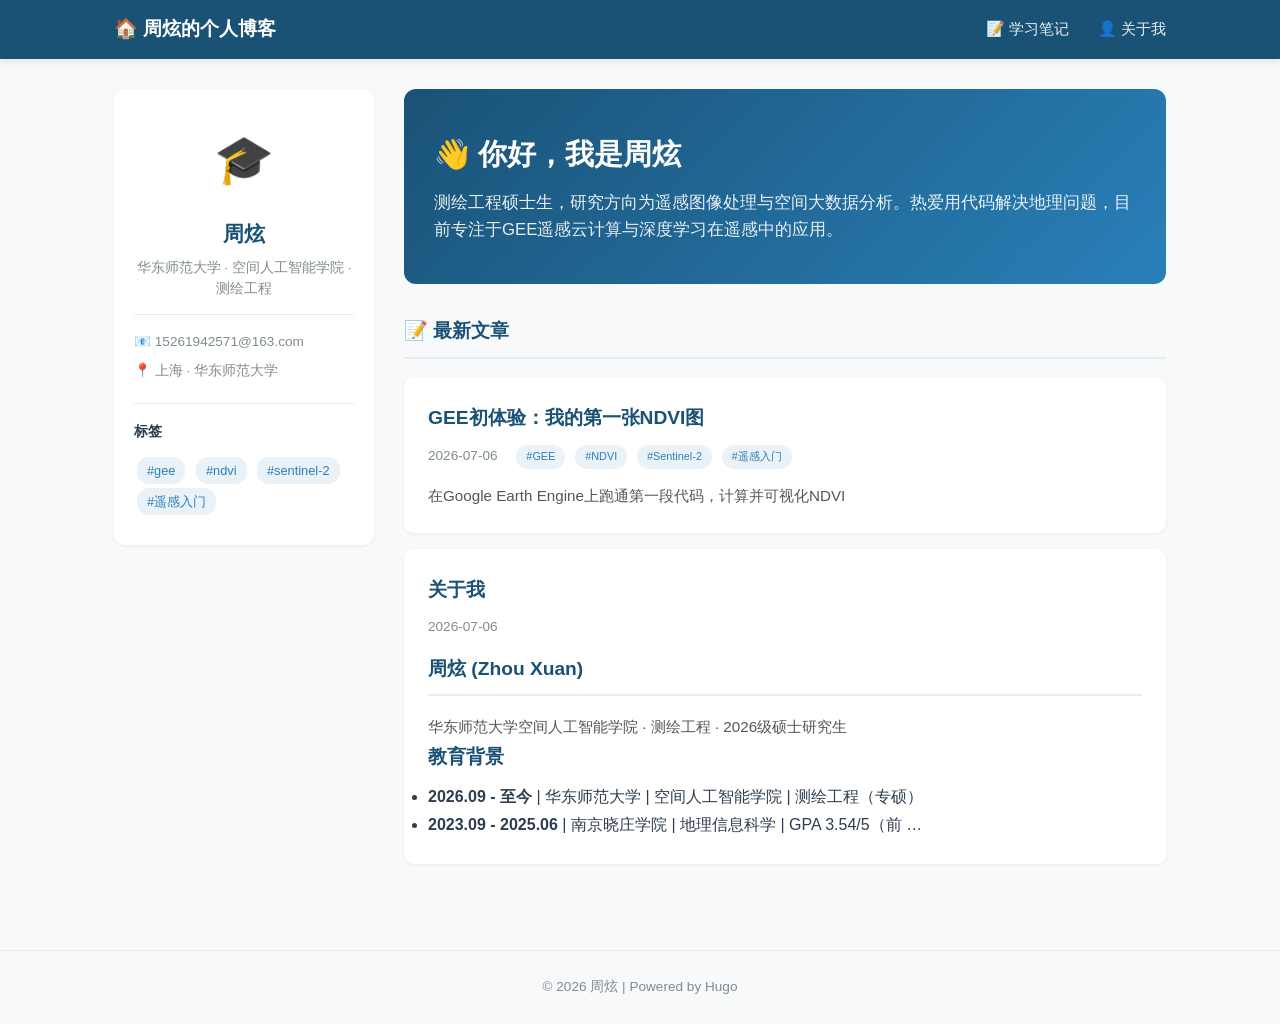
==== index.html @ 1f0a1590 "Add files via upload" ====
<!DOCTYPE html>
<html lang="zh-CN">
<head>
	<meta name="generator" content="Hugo 0.163.3">
    <meta charset="UTF-8">
    <meta name="viewport" content="width=device-width, initial-scale=1.0">
    <title>周炫的个人博客</title>
    <link rel="stylesheet" href="/css/style.css">
    
</head>
<body>
    <nav class="topnav">
        <div class="nav-inner">
            <a href="/" class="brand">🏠 周炫的个人博客</a>
            <div class="nav-links">
                
                <a href="/post/">📝 学习笔记</a>
                
                <a href="/about/">👤 关于我</a>
                
            </div>
        </div>
    </nav>
    <div class="layout">
        <aside class="sidebar">
            <div class="profile">
                <div class="avatar">🎓</div>
                <h2>周炫</h2>
                <p class="affil">华东师范大学 · 空间人工智能学院 · 测绘工程</p>
                <div class="contact">
                    <p>📧 15261942571@163.com</p>
                    <p>📍 上海 · 华东师范大学</p>
                </div>
                <div class="tags-cloud">
                    <h3>标签</h3>
                    
                    <a href="/tags/gee/" class="tag">#gee</a>
                    
                    <a href="/tags/ndvi/" class="tag">#ndvi</a>
                    
                    <a href="/tags/sentinel-2/" class="tag">#sentinel-2</a>
                    
                    <a href="/tags/%e9%81%a5%e6%84%9f%e5%85%a5%e9%97%a8/" class="tag">#遥感入门</a>
                    
                </div>
            </div>
        </aside>
        <main>
            
<div class="home-intro">
    <h1>👋 你好，我是周炫</h1>
    <p class="lead">测绘工程硕士生，研究方向为遥感图像处理与空间大数据分析。热爱用代码解决地理问题，目前专注于GEE遥感云计算与深度学习在遥感中的应用。</p>
</div>

<section class="post-list">
    <h2>📝 最新文章</h2>
    
    <article class="post-card">
        <h3><a href="/post/gee-first-ndvi/">GEE初体验：我的第一张NDVI图</a></h3>
        <div class="meta">
            <time>2026-07-06</time>
            
            <a href="/tags/GEE/" class="tag">#GEE</a>
            
            <a href="/tags/NDVI/" class="tag">#NDVI</a>
            
            <a href="/tags/Sentinel-2/" class="tag">#Sentinel-2</a>
            
            <a href="/tags/%e9%81%a5%e6%84%9f%e5%85%a5%e9%97%a8/" class="tag">#遥感入门</a>
            
        </div>
        <p>在Google Earth Engine上跑通第一段代码，计算并可视化NDVI</p>
    </article>
    
    <article class="post-card">
        <h3><a href="/about/">关于我</a></h3>
        <div class="meta">
            <time>2026-07-06</time>
            
        </div>
        <p><h2 id="周炫-zhou-xuan">周炫 (Zhou Xuan)</h2>
<p>华东师范大学空间人工智能学院 · 测绘工程 · 2026级硕士研究生</p>
<h3 id="教育背景">教育背景</h3>
<ul>
<li><strong>2026.09 - 至今</strong> | 华东师范大学 | 空间人工智能学院 | 测绘工程（专硕）</li>
<li><strong>2023.09 - 2025.06</strong> | 南京晓庄学院 | 地理信息科学 | GPA 3.54/5（前 …</li></ul></p>
    </article>
    
    
    
</section>

        </main>
    </div>
    <footer>
        <p>© 2026 周炫 | Powered by Hugo</p>
    </footer>
</body>
</html>
---- css/style.css ----
/* 全局 */
:root { --primary: #1a5276; --bg: #f8f9fa; --card: #ffffff; --text: #2c3e50; --text-light: #7f8c8d; --border: #e9ecef; --accent: #2980b9; --tag-bg: #eaf2f8; }
* { margin:0; padding:0; box-sizing:border-box; }
body { font-family:-apple-system,BlinkMacSystemFont,"Segoe UI","Noto Sans SC",sans-serif; line-height:1.8; color:var(--text); background:var(--bg); }

.topnav { background:var(--primary); color:white; padding:0; position:sticky; top:0; z-index:100; box-shadow:0 2px 8px rgba(0,0,0,.1); }
.nav-inner { max-width:1100px; margin:0 auto; padding:12px 24px; display:flex; justify-content:space-between; align-items:center; }
.brand { color:white; text-decoration:none; font-size:1.2em; font-weight:600; }
.nav-links a { color:rgba(255,255,255,.9); text-decoration:none; margin-left:24px; font-size:.95em; }
.nav-links a:hover { color:white; }

.layout { max-width:1100px; margin:0 auto; padding:30px 24px; display:grid; grid-template-columns:260px 1fr; gap:30px; }
.sidebar { position:sticky; top:70px; align-self:start; }
.profile { background:var(--card); border-radius:12px; padding:28px 20px; text-align:center; box-shadow:0 1px 4px rgba(0,0,0,.06); }
.avatar { font-size:3em; margin-bottom:12px; }
.profile h2 { font-size:1.3em; color:var(--primary); margin-bottom:6px; }
.affil { font-size:.85em; color:var(--text-light); line-height:1.5; margin-bottom:15px; }
.contact { text-align:left; font-size:.85em; color:var(--text-light); border-top:1px solid var(--border); padding-top:15px; }
.contact p { margin-bottom:4px; }
.tags-cloud { margin-top:20px; text-align:left; border-top:1px solid var(--border); padding-top:15px; }
.tags-cloud h3 { font-size:.9em; margin-bottom:10px; }
.tag { display:inline-block; background:var(--tag-bg); color:var(--accent); padding:2px 10px; border-radius:12px; font-size:.8em; margin:2px 3px; text-decoration:none; }
.tag:hover { background:#d4e6f1; }

main { min-width:0; }
.home-intro { background:linear-gradient(135deg,var(--primary),var(--accent)); color:white; padding:40px 30px; border-radius:12px; margin-bottom:30px; }
.home-intro h1 { font-size:1.8em; margin-bottom:10px; }
.home-intro .lead { font-size:1.05em; opacity:.9; line-height:1.6; }
.post-list h2 { font-size:1.2em; margin-bottom:18px; color:var(--primary); padding-bottom:8px; border-bottom:2px solid var(--border); }

.post-card, .single-post { background:var(--card); border-radius:10px; padding:24px; margin-bottom:16px; box-shadow:0 1px 4px rgba(0,0,0,.06); }
.post-card:hover { box-shadow:0 3px 12px rgba(0,0,0,.08); }
.post-card h3, .single-post h1 { font-size:1.2em; margin-bottom:8px; color:var(--primary); }
.post-card h3 a { color:var(--primary); text-decoration:none; }
.post-card h3 a:hover { color:var(--accent); }
.meta { font-size:.85em; color:var(--text-light); margin-bottom:12px; }
.meta time { margin-right:12px; }
.post-card p { color:#555; font-size:.95em; line-height:1.7; }

.single-post { padding:30px; }
.single-post h1 { font-size:1.6em; }
.content { line-height:1.9; font-size:1.02em; }
.content h2 { font-size:1.2em; margin:28px 0 12px; color:var(--primary); padding-bottom:6px; border-bottom:1px solid var(--border); }
.content h3 { font-size:1.1em; margin:20px 0 8px; }
.content p { margin-bottom:16px; }
.content ul, .content ol { margin:0 0 16px 24px; }
.content li { margin-bottom:6px; }
.content pre { background:#2c3e50; color:#ecf0f1; padding:18px; border-radius:8px; overflow-x:auto; margin:16px 0; font-size:.9em; line-height:1.5; }
.content code { font-family:"Fira Code","Cascadia Code",Consolas,monospace; background:#f0f0f0; padding:2px 6px; border-radius:4px; font-size:.9em; }
.content pre code { background:none; padding:0; border-radius:0; }
.content blockquote { border-left:4px solid var(--accent); padding:10px 20px; margin:16px 0; background:#f0f5fa; border-radius:0 8px 8px 0; }
.content table { width:100%; border-collapse:collapse; margin:16px 0; }
.content th, .content td { border:1px solid var(--border); padding:10px 14px; text-align:left; }
.content th { background:var(--primary); color:white; font-weight:500; }

.btn { display:inline-block; background:var(--accent); color:white; padding:10px 24px; border-radius:6px; text-decoration:none; font-weight:500; }
.btn:hover { background:var(--primary); }
.post-nav { display:flex; justify-content:space-between; margin-top:24px; }
.post-nav a { color:var(--accent); text-decoration:none; }
footer { text-align:center; padding:24px; color:var(--text-light); font-size:.85em; border-top:1px solid var(--border); margin-top:40px; }

@media (max-width:768px) { .layout { grid-template-columns:1fr; } .sidebar { position:static; } .nav-links a { margin-left:12px; font-size:.85em; } }
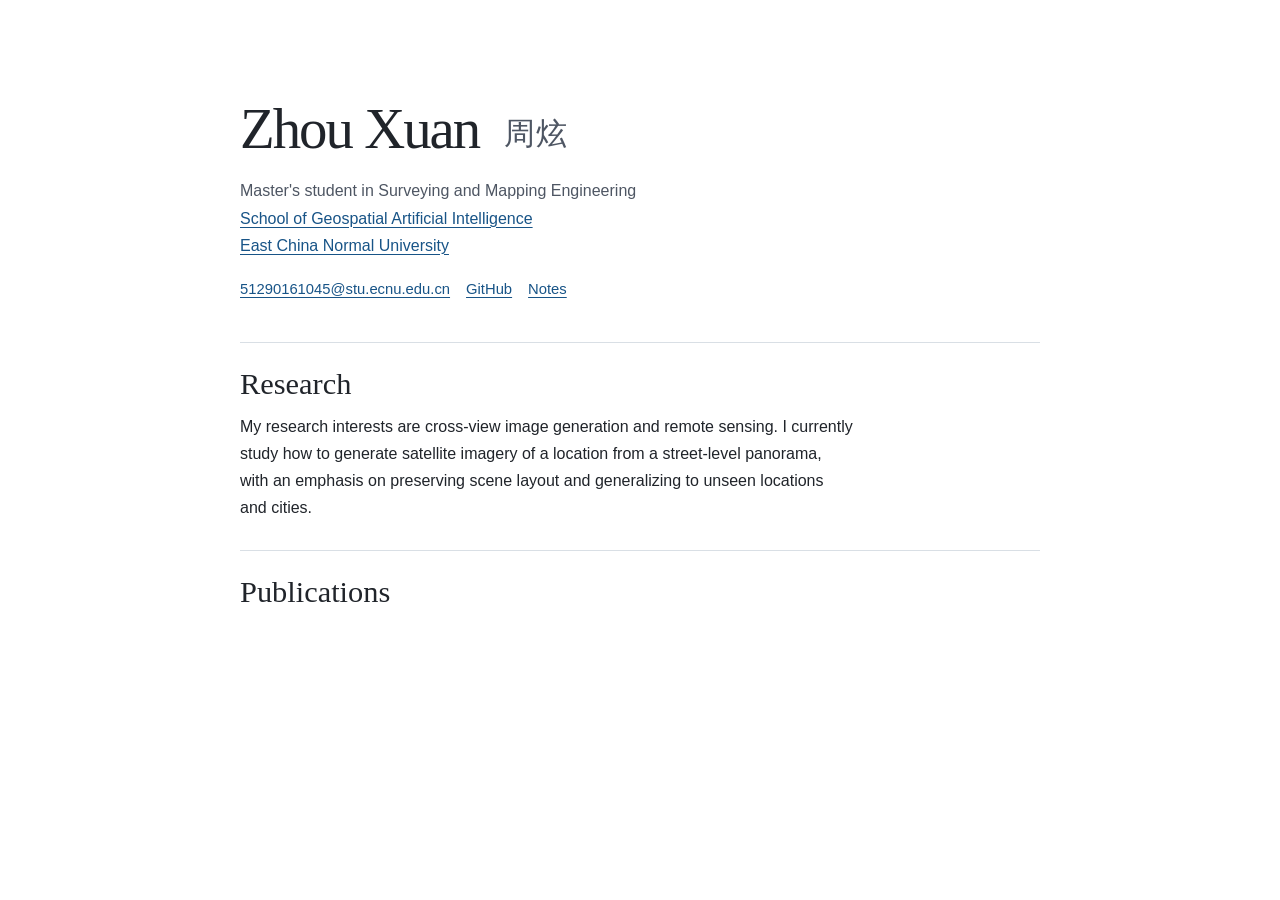
==== commit a8910f5d: "Build academic homepage for Zhou Xuan" ====
--- a/index.html
+++ b/index.html
@@ -1,99 +1,52 @@
-<!DOCTYPE html>
-<html lang="zh-CN">
+<!doctype html>
+<html lang="en">
 <head>
-	<meta name="generator" content="Hugo 0.163.3">
-    <meta charset="UTF-8">
-    <meta name="viewport" content="width=device-width, initial-scale=1.0">
-    <title>周炫的个人博客</title>
-    <link rel="stylesheet" href="/css/style.css">
-    
+  <meta charset="utf-8">
+  <meta name="viewport" content="width=device-width, initial-scale=1">
+  <meta name="description" content="Zhou Xuan is a master's student at East China Normal University studying cross-view image generation and remote sensing.">
+  <title>Zhou Xuan (周炫) | Academic Homepage</title>
+  <link rel="canonical" href="https://zhouxuan-git.github.io/">
+  <link rel="stylesheet" href="./assets/academic.css">
 </head>
 <body>
-    <nav class="topnav">
-        <div class="nav-inner">
-            <a href="/" class="brand">🏠 周炫的个人博客</a>
-            <div class="nav-links">
-                
-                <a href="/post/">📝 学习笔记</a>
-                
-                <a href="/about/">👤 关于我</a>
-                
-            </div>
-        </div>
-    </nav>
-    <div class="layout">
-        <aside class="sidebar">
-            <div class="profile">
-                <div class="avatar">🎓</div>
-                <h2>周炫</h2>
-                <p class="affil">华东师范大学 · 空间人工智能学院 · 测绘工程</p>
-                <div class="contact">
-                    <p>📧 15261942571@163.com</p>
-                    <p>📍 上海 · 华东师范大学</p>
-                </div>
-                <div class="tags-cloud">
-                    <h3>标签</h3>
-                    
-                    <a href="/tags/gee/" class="tag">#gee</a>
-                    
-                    <a href="/tags/ndvi/" class="tag">#ndvi</a>
-                    
-                    <a href="/tags/sentinel-2/" class="tag">#sentinel-2</a>
-                    
-                    <a href="/tags/%e9%81%a5%e6%84%9f%e5%85%a5%e9%97%a8/" class="tag">#遥感入门</a>
-                    
-                </div>
-            </div>
-        </aside>
-        <main>
-            
-<div class="home-intro">
-    <h1>👋 你好，我是周炫</h1>
-    <p class="lead">测绘工程硕士生，研究方向为遥感图像处理与空间大数据分析。热爱用代码解决地理问题，目前专注于GEE遥感云计算与深度学习在遥感中的应用。</p>
-</div>
+  <main class="page">
+    <header class="profile" aria-labelledby="name">
+      <div class="profile-copy">
+        <h1 id="name">Zhou Xuan <span class="chinese-name" lang="zh-Hans">周炫</span></h1>
+        <p class="affiliation">
+          Master's student in Surveying and Mapping Engineering<br>
+          <a href="https://geoai.ecnu.edu.cn/48290/list.htm">School of Geospatial Artificial Intelligence</a><br>
+          <a href="https://english.ecnu.edu.cn/">East China Normal University</a>
+        </p>
+        <nav aria-label="Contact and links">
+          <ul class="profile-links">
+            <li><a href="mailto:51290161045@stu.ecnu.edu.cn">51290161045@stu.ecnu.edu.cn</a></li>
+            <li><a href="https://github.com/zhouxuan-git">GitHub</a></li>
+            <li><a href="./post/">Notes</a></li>
+          </ul>
+        </nav>
+      </div>
+      <!-- Add the approved portrait to assets/academic-portrait.jpg and uncomment this image.
+      <img class="portrait" src="./assets/academic-portrait.jpg"
+           alt="Portrait of Zhou Xuan" width="640" height="640">
+      -->
+    </header>
 
-<section class="post-list">
-    <h2>📝 最新文章</h2>
-    
-    <article class="post-card">
-        <h3><a href="/post/gee-first-ndvi/">GEE初体验：我的第一张NDVI图</a></h3>
-        <div class="meta">
-            <time>2026-07-06</time>
-            
-            <a href="/tags/GEE/" class="tag">#GEE</a>
-            
-            <a href="/tags/NDVI/" class="tag">#NDVI</a>
-            
-            <a href="/tags/Sentinel-2/" class="tag">#Sentinel-2</a>
-            
-            <a href="/tags/%e9%81%a5%e6%84%9f%e5%85%a5%e9%97%a8/" class="tag">#遥感入门</a>
-            
-        </div>
-        <p>在Google Earth Engine上跑通第一段代码，计算并可视化NDVI</p>
-    </article>
-    
-    <article class="post-card">
-        <h3><a href="/about/">关于我</a></h3>
-        <div class="meta">
-            <time>2026-07-06</time>
-            
-        </div>
-        <p><h2 id="周炫-zhou-xuan">周炫 (Zhou Xuan)</h2>
-<p>华东师范大学空间人工智能学院 · 测绘工程 · 2026级硕士研究生</p>
-<h3 id="教育背景">教育背景</h3>
-<ul>
-<li><strong>2026.09 - 至今</strong> | 华东师范大学 | 空间人工智能学院 | 测绘工程（专硕）</li>
-<li><strong>2023.09 - 2025.06</strong> | 南京晓庄学院 | 地理信息科学 | GPA 3.54/5（前 …</li></ul></p>
-    </article>
-    
-    
-    
-</section>
+    <section class="section" aria-labelledby="research">
+      <h2 id="research">Research</h2>
+      <p>
+        My research interests are cross-view image generation and remote sensing.
+        I currently study how to generate satellite imagery of a location from a
+        street-level panorama, with an emphasis on preserving scene layout and
+        generalizing to unseen locations and cities.
+      </p>
+    </section>
 
-        </main>
-    </div>
-    <footer>
-        <p>© 2026 周炫 | Powered by Hugo</p>
-    </footer>
+    <section class="section publications" aria-labelledby="publications">
+      <h2 id="publications">Publications</h2>
+      <!-- Add publications here, newest first. Each entry can include the
+           title, authors, venue, year, and links to the paper and code. -->
+    </section>
+  </main>
 </body>
-</html>
+</html>
--- a/assets/academic.css
+++ b/assets/academic.css
@@ -0,0 +1,138 @@
+:root {
+  color-scheme: light;
+  --ink: #20242a;
+  --muted: #4e5663;
+  --link: #185487;
+  --rule: #d9dfe5;
+  --serif: "Times New Roman", Times, serif;
+  --sans: "Inter", -apple-system, BlinkMacSystemFont, "Segoe UI", sans-serif;
+}
+
+*, *::before, *::after {
+  box-sizing: border-box;
+}
+
+body {
+  margin: 0;
+  background: #fff;
+  color: var(--ink);
+  font: 1rem/1.7 var(--sans);
+}
+
+.page {
+  width: min(calc(100% - 3rem), 50rem);
+  margin-inline: auto;
+  padding-block: clamp(3rem, 8vw, 6rem) 3rem;
+}
+
+.profile {
+  display: grid;
+  grid-template-columns: minmax(0, 1fr);
+  align-items: center;
+  gap: clamp(1.5rem, 5vw, 3.75rem);
+  padding-block-end: 2.5rem;
+}
+
+.profile:has(.portrait) {
+  grid-template-columns: minmax(0, 1fr) clamp(10rem, 26vw, 13.5rem);
+}
+
+h1, h2 {
+  margin: 0;
+  font-family: var(--serif);
+  font-weight: 400;
+  line-height: 1.15;
+}
+
+h1 {
+  font-size: clamp(2.55rem, 6vw, 3.55rem);
+  letter-spacing: -.035em;
+}
+
+.chinese-name {
+  display: inline-block;
+  margin-inline-start: .4em;
+  color: var(--muted);
+  font-family: "Songti SC", SimSun, "Noto Serif CJK SC", "Microsoft YaHei", serif;
+  font-size: .54em;
+  letter-spacing: .04em;
+  vertical-align: .12em;
+  white-space: nowrap;
+}
+
+.affiliation {
+  margin: 1rem 0 1.15rem;
+  color: var(--muted);
+}
+
+a {
+  color: var(--link);
+  text-decoration-thickness: .06em;
+  text-underline-offset: .19em;
+}
+
+a:hover {
+  color: #0d365b;
+  text-decoration-thickness: .12em;
+}
+
+a:focus-visible {
+  outline: 2px solid var(--link);
+  outline-offset: 4px;
+  border-radius: 2px;
+}
+
+.profile-links {
+  display: flex;
+  flex-wrap: wrap;
+  align-items: baseline;
+  gap: .3rem 1rem;
+  margin: 0;
+  padding: 0;
+  list-style: none;
+  font-size: .925rem;
+}
+
+.profile-links a {
+  overflow-wrap: anywhere;
+}
+
+.portrait {
+  display: block;
+  width: 100%;
+  height: auto;
+  border-radius: .25rem;
+  background: #f3f5f7;
+}
+
+.section {
+  border-top: 1px solid var(--rule);
+  padding-block: 1.5rem 1.75rem;
+}
+
+.section h2 {
+  font-size: 1.9rem;
+}
+
+.section p {
+  max-width: 69ch;
+  margin: .65rem 0 0;
+}
+
+.publications {
+  min-block-size: 10rem;
+}
+
+@media (max-width: 38rem) {
+  .page {
+    width: calc(100% - 2.5rem);
+  }
+
+  .profile:has(.portrait) {
+    grid-template-columns: minmax(0, 1fr);
+  }
+
+  .portrait {
+    width: min(10rem, 100%);
+  }
+}
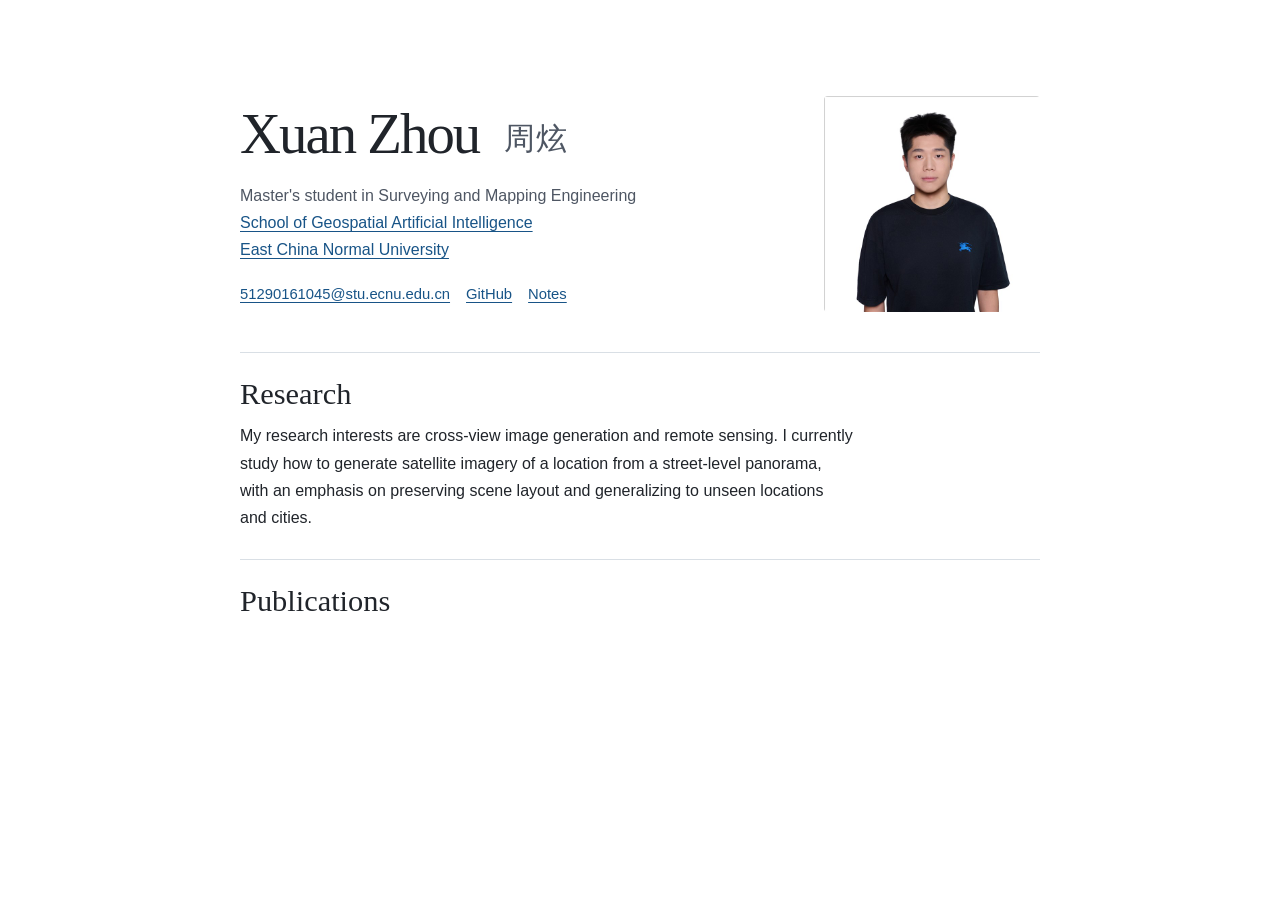
==== commit b96e1eeb: "Use Xuan Zhou byline and add academic portrait" ====
--- a/index.html
+++ b/index.html
@@ -3,8 +3,8 @@
 <head>
   <meta charset="utf-8">
   <meta name="viewport" content="width=device-width, initial-scale=1">
-  <meta name="description" content="Zhou Xuan is a master's student at East China Normal University studying cross-view image generation and remote sensing.">
-  <title>Zhou Xuan (周炫) | Academic Homepage</title>
+  <meta name="description" content="Xuan Zhou is a master's student at East China Normal University studying cross-view image generation and remote sensing.">
+  <title>Xuan Zhou (周炫) | Academic Homepage</title>
   <link rel="canonical" href="https://zhouxuan-git.github.io/">
   <link rel="stylesheet" href="./assets/academic.css">
 </head>
@@ -12,7 +12,7 @@
   <main class="page">
     <header class="profile" aria-labelledby="name">
       <div class="profile-copy">
-        <h1 id="name">Zhou Xuan <span class="chinese-name" lang="zh-Hans">周炫</span></h1>
+        <h1 id="name">Xuan Zhou <span class="chinese-name" lang="zh-Hans">周炫</span></h1>
         <p class="affiliation">
           Master's student in Surveying and Mapping Engineering<br>
           <a href="https://geoai.ecnu.edu.cn/48290/list.htm">School of Geospatial Artificial Intelligence</a><br>
@@ -26,10 +26,8 @@
           </ul>
         </nav>
       </div>
-      <!-- Add the approved portrait to assets/academic-portrait.jpg and uncomment this image.
       <img class="portrait" src="./assets/academic-portrait.jpg"
-           alt="Portrait of Zhou Xuan" width="640" height="640">
-      -->
+           alt="Portrait of Xuan Zhou" width="640" height="640">
     </header>
 
     <section class="section" aria-labelledby="research">
--- a/assets/academic.css
+++ b/assets/academic.css
@@ -27,14 +27,10 @@
 
 .profile {
   display: grid;
-  grid-template-columns: minmax(0, 1fr);
+  grid-template-columns: minmax(0, 1fr) clamp(10rem, 26vw, 13.5rem);
   align-items: center;
   gap: clamp(1.5rem, 5vw, 3.75rem);
   padding-block-end: 2.5rem;
-}
-
-.profile:has(.portrait) {
-  grid-template-columns: minmax(0, 1fr) clamp(10rem, 26vw, 13.5rem);
 }
 
 h1, h2 {
@@ -128,7 +124,7 @@
     width: calc(100% - 2.5rem);
   }
 
-  .profile:has(.portrait) {
+  .profile {
     grid-template-columns: minmax(0, 1fr);
   }
 
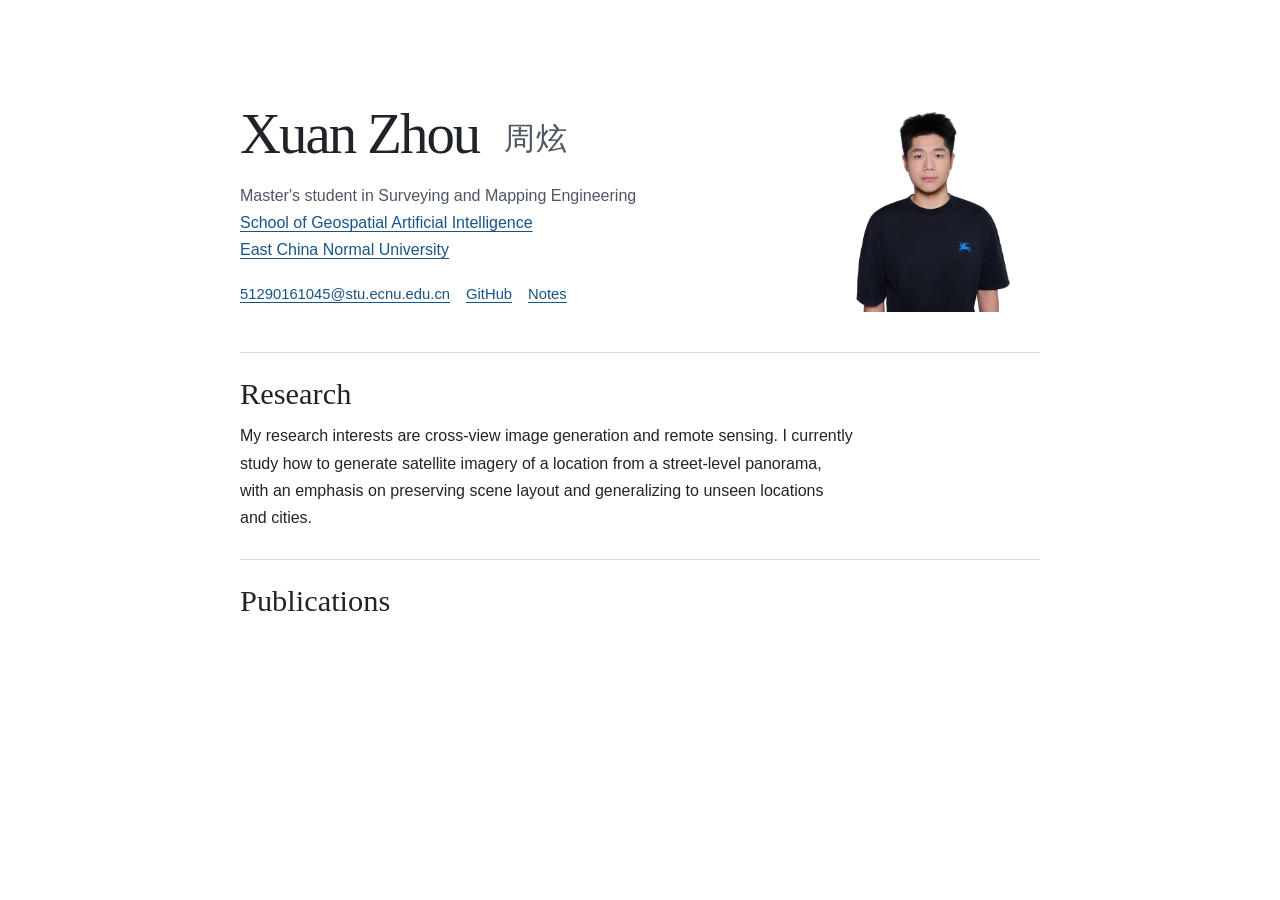
==== commit 07b19712: "Remove portrait edge artifacts from image resizing" ====
--- a/index.html
+++ b/index.html
@@ -26,7 +26,7 @@
           </ul>
         </nav>
       </div>
-      <img class="portrait" src="./assets/academic-portrait.jpg"
+      <img class="portrait" src="./assets/academic-portrait.jpg?v=ea369ecb"
            alt="Portrait of Xuan Zhou" width="640" height="640">
     </header>
 
